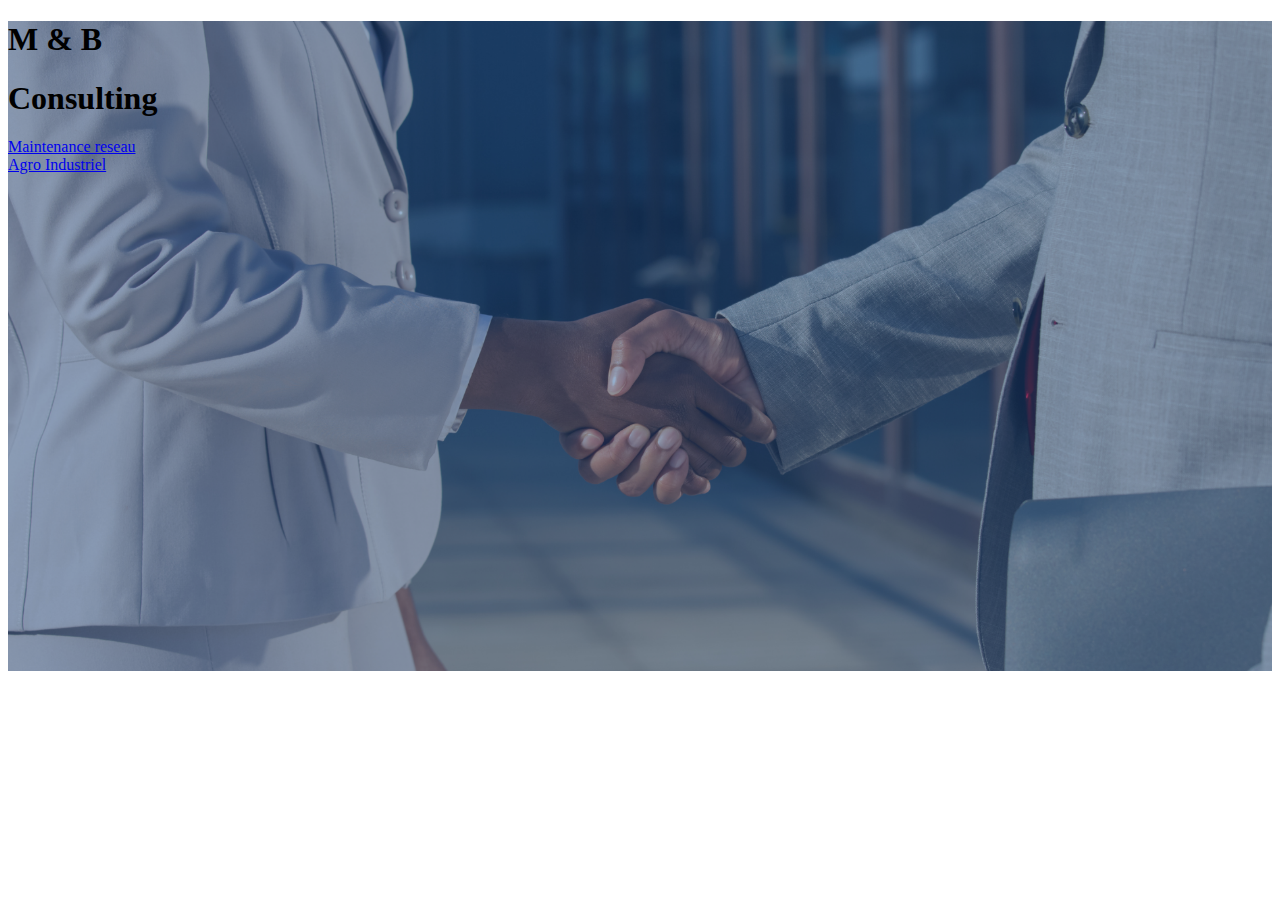
==== agro.html @ 7c720ad5 "version 1" ====
<!DOCTYPE html>
<html lang="en">
<head>
    <meta charset="UTF-8">
    <meta name="viewport" content="width=device-width, initial-scale=1.0">
    <title>Document</title>
</head>
<body>
    <div class="container-fluid image" style="height: 650px; background-image: url(images/4.png) !important; background-color:rgba(0, 0, 0, 0.2) ; background-size: 100% !important;">
        
        <div class="row pt-5">
            <div class="col-12">
                <h1 class="titre">M & B</h1>
            </div>
            <div class="col-12">
                <h1 class="titre1"> Consulting </h1>
            </div>
        </div>

        <div class="row">
            <div class="col-md-6 d-flex justify-content-center mt-5">
                <a  href="tech.html" class="btn tech text-light btn-lg ">Maintenance reseau</a>
            </div>
            <div class="col-md-6 d-flex justify-content-center mt-5">
                <a  href="agro.html" class="btn agro text-light  btn-lg">Agro Industriel</a>
            </div>
        </div>
    </div>
    <script src="js/bootstrap.bundle.min.js"></script>
</body>
</html>
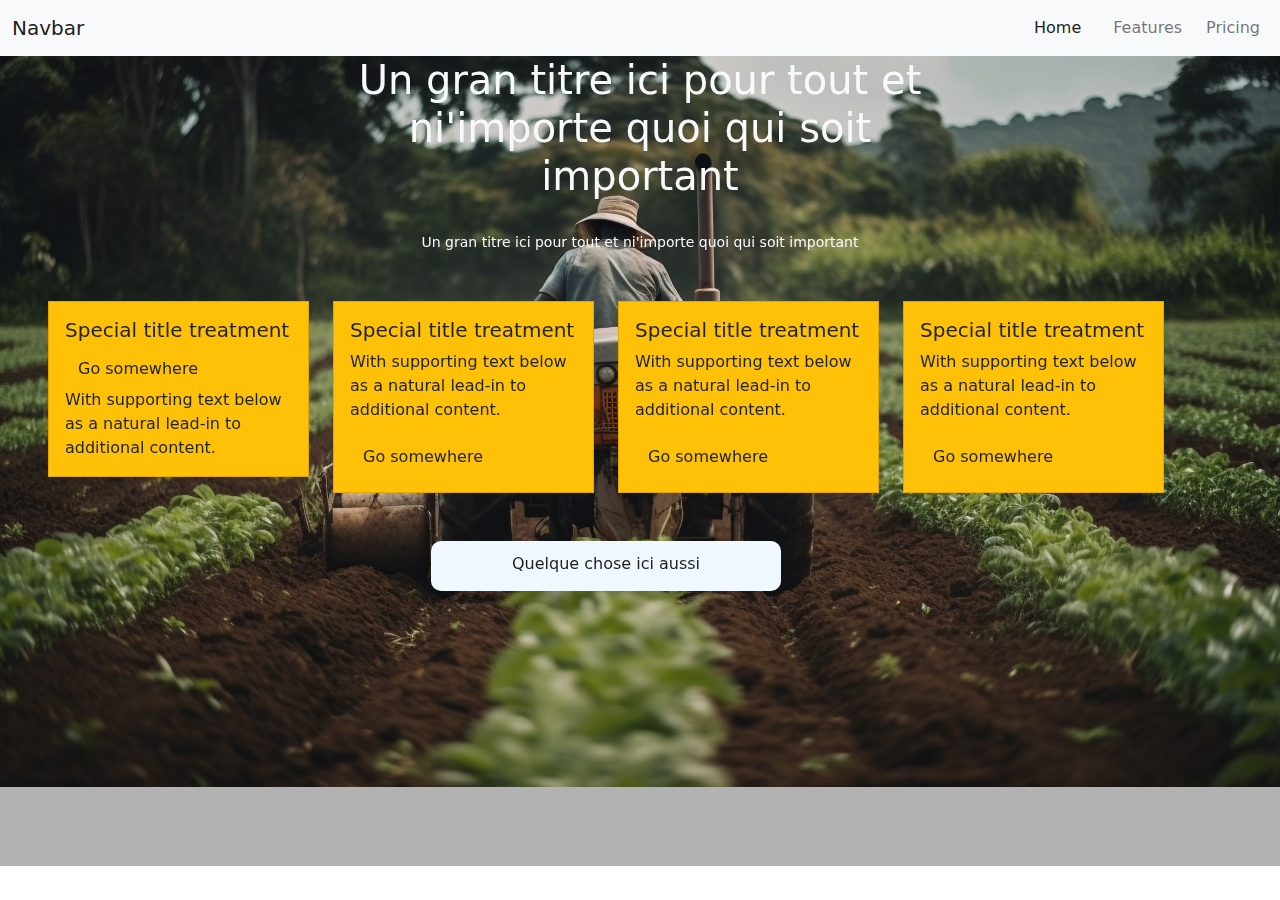
==== commit e0b908ed: "test agro" ====
--- a/agro.html
+++ b/agro.html
@@ -1,30 +1,88 @@
 <!DOCTYPE html>
 <html lang="en">
-<head>
-    <meta charset="UTF-8">
-    <meta name="viewport" content="width=device-width, initial-scale=1.0">
-    <title>Document</title>
-</head>
+    <head>
+        <meta charset="UTF-8">
+        <meta name="viewport" content="width=device-width, initial-scale=1.0">
+        <title>Document</title>
+        <link rel="stylesheet" href="css/bootstrap.min.css">
+        <link rel="stylesheet" href="css/agro.css">
+    </head>
 <body>
-    <div class="container-fluid image" style="height: 650px; background-image: url(images/4.png) !important; background-color:rgba(0, 0, 0, 0.2) ; background-size: 100% !important;">
+    <nav class="navbar navbar-expand-lg navbar-light bg-light">
+        <div class="container-fluid">
+          <a class="navbar-brand" href="#">Navbar</a>
+          <button class="navbar-toggler" type="button" data-bs-toggle="collapse" data-bs-target="#navbarNav" aria-controls="navbarNav" aria-expanded="false" aria-label="Toggle navigation">
+            <span class="navbar-toggler-icon"></span>
+          </button>
+          <div class="collapse navbar-collapse d-flex justify-content-end" id="navbarNav">
+            <ul class="navbar-nav">
+              <li class="nav-item px-2">
+                <a class="nav-link active" aria-current="page" href="#">Home</a>
+              </li>
+              <li class="nav-item px-2">
+                <a class="nav-link" href="#">Features</a>
+              </li>
+              <li class="nav-item">
+                <a class="nav-link" href="#">Pricing</a>
+              </li>
+            </ul>
+          </div>
+        </div>
+    </nav>
+
+    <div class="container-fluid acceuil" style="flex-direction : column; position:  fixed ; height : 90vh; background-image : url(images/6.jpg) !important; background-color:rgba(0, 0, 0, 0.3) ; background-size: 100% !important; background-repeat: no-repeat !important;">
+        <div class="row text-light w-50 m-auto text-center">
+            <h1>Un gran titre ici pour tout et ni'importe quoi qui soit important</h1>
+        </div>
+
+        <div class="row text-light w-50 m-auto text-center">
+            <small class="my-4">Un gran titre ici pour tout et ni'importe quoi qui soit important</small>
+        </div>
         
-        <div class="row pt-5">
-            <div class="col-12">
-                <h1 class="titre">M & B</h1>
+        <div class="container m-4">
+            <div class="row">
+                <div class="col-md-3 ">
+                  <div class="card bg-warning arrondi">
+                    <div class="card-body">
+                      <h5 class="card-title">Special title treatment</h5>
+                      <a href="#" class="btn">Go somewhere</a>
+                      <p class="card-text">With supporting text below as a natural lead-in to additional content.</p>
+                    </div>
+                  </div>
+                </div>
+                <div class="col-md-3 ">
+                  <div class="card bg-warning arrondi">
+                    <div class="card-body">
+                      <h5 class="card-title">Special title treatment</h5>
+                      <p class="card-text">With supporting text below as a natural lead-in to additional content.</p>
+                      <a href="#" class="btn">Go somewhere</a>
+                    </div>
+                  </div>
+                </div>
+                <div class="col-md-3 ">
+                  <div class="card bg-warning arrondi">
+                    <div class="card-body">
+                      <h5 class="card-title">Special title treatment</h5>
+                      <p class="card-text">With supporting text below as a natural lead-in to additional content.</p>
+                      <a href="#" class="btn">Go somewhere</a>
+                    </div>
+                  </div>
+                </div>
+                <div class="col-md-3 ">
+                  <div class="card bg-warning arrondi">
+                    <div class="card-body">
+                      <h5 class="card-title">Special title treatment</h5>
+                      <p class="card-text">With supporting text below as a natural lead-in to additional content.</p>
+                      <a href="#" class="btn">Go somewhere</a>
+                    </div>
+                  </div>
+                </div>
             </div>
-            <div class="col-12">
-                <h1 class="titre1"> Consulting </h1>
+            <div class="row text-light w-50 m-auto p-5">
+                <a class="button_large btn m-auto" href="">Quelque chose ici aussi</a>
             </div>
         </div>
-
-        <div class="row">
-            <div class="col-md-6 d-flex justify-content-center mt-5">
-                <a  href="tech.html" class="btn tech text-light btn-lg ">Maintenance reseau</a>
-            </div>
-            <div class="col-md-6 d-flex justify-content-center mt-5">
-                <a  href="agro.html" class="btn agro text-light  btn-lg">Agro Industriel</a>
-            </div>
-        </div>
+        
     </div>
     <script src="js/bootstrap.bundle.min.js"></script>
 </body>
--- a/css/agro.css
+++ b/css/agro.css
@@ -0,0 +1,56 @@
+body{
+    background-image: url("images/1.jpg") !important;
+    background-repeat: no-repeat;
+    background-size: 100%;
+}
+
+.tech{
+    background-color: #1F5194;
+    border-radius: 50px;
+    font-family: Times;
+}
+
+.agro{
+    background-color: #3E0D52;
+    border-radius: 50px;
+    font-family: Times;
+}
+
+/* .les_boutons{
+    margin-top: % !important;
+} */
+
+.titre{
+    margin-left: 40% !important;
+    font-size: 85px !important;
+    font-weight: bolder;
+    /* align-items: center; */
+    color: aliceblue ;
+    /* padding: 5%; */
+}
+
+.titre1{
+    margin-left: 40% !important;
+    font-size: 85px !important;
+    font-weight: bolder;
+    margin-left: 33% !important;
+    color: aliceblue ;
+}
+
+.arrondi{
+    border-radius: 0px;
+}
+
+.button_large{
+    background-color: aliceblue;
+    color: #1d1d1d;
+    max-width: 350px;
+    border-radius: 10px;
+    text-decoration: none;
+    height: 50px;
+    padding: 10px 5px 10px;
+}
+
+.card-text :hover{
+    display: block;
+}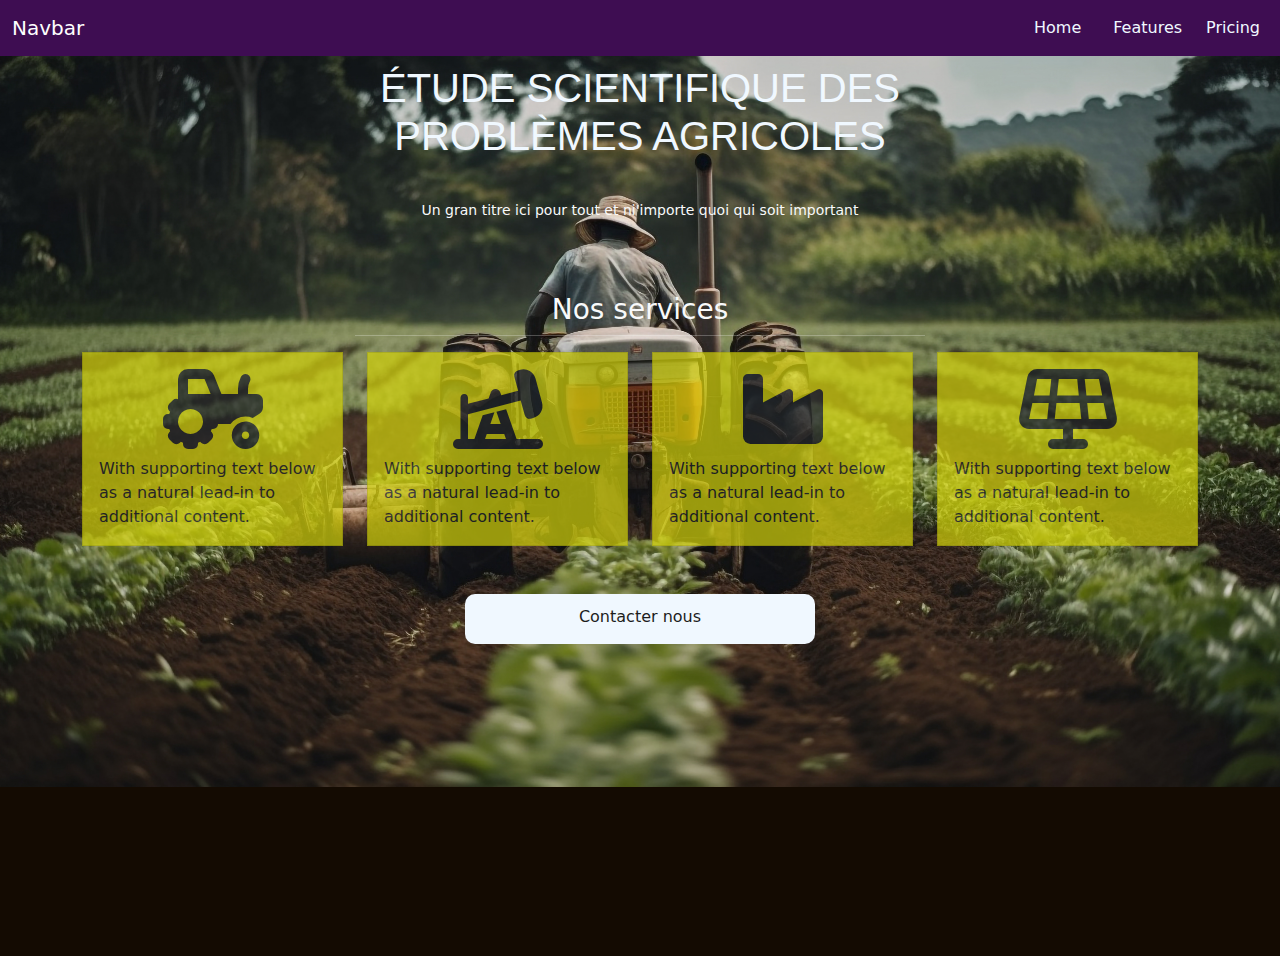
==== commit 81154117: "mise a jour" ====
--- a/agro.html
+++ b/agro.html
@@ -6,11 +6,13 @@
         <title>Document</title>
         <link rel="stylesheet" href="css/bootstrap.min.css">
         <link rel="stylesheet" href="css/agro.css">
+        <link rel="stylesheet" href="https://cdnjs.cloudflare.com/ajax/libs/font-awesome/6.4.2/css/all.min.css"> 
     </head>
 <body>
-    <nav class="navbar navbar-expand-lg navbar-light bg-light">
+
+    <nav class="navbar navbar-expand-lg  agro_nav">
         <div class="container-fluid">
-          <a class="navbar-brand" href="#">Navbar</a>
+          <a class="navbar-brand text-white" href="#">Navbar</a>
           <button class="navbar-toggler" type="button" data-bs-toggle="collapse" data-bs-target="#navbarNav" aria-controls="navbarNav" aria-expanded="false" aria-label="Toggle navigation">
             <span class="navbar-toggler-icon"></span>
           </button>
@@ -30,57 +32,59 @@
         </div>
     </nav>
 
-    <div class="container-fluid acceuil" style="flex-direction : column; position:  fixed ; height : 90vh; background-image : url(images/6.jpg) !important; background-color:rgba(0, 0, 0, 0.3) ; background-size: 100% !important; background-repeat: no-repeat !important;">
-        <div class="row text-light w-50 m-auto text-center">
-            <h1>Un gran titre ici pour tout et ni'importe quoi qui soit important</h1>
+    <div class="container-fluid acceuil" style="flex-direction : column; position:  relative ; height : 100vh; background-image : url(images/6.jpg) !important; background-color:rgba(0, 0, 0, 0.3) ; background-size: 100% !important; background-repeat: no-repeat !important;">
+        <div class="row text-light w-50 m-auto text-center gig_title py-2">
+            <h1>Étude scientifique des problèmes Agricoles</h1>
         </div>
 
         <div class="row text-light w-50 m-auto text-center">
             <small class="my-4">Un gran titre ici pour tout et ni'importe quoi qui soit important</small>
         </div>
         
-        <div class="container m-4">
-            <div class="row">
-                <div class="col-md-3 ">
-                  <div class="card bg-warning arrondi">
+        <div class="container mx-auto">
+            <div class="row mt-5">
+              <h3 class="text-center text-light">Nos services</h3>
+              <hr class="text-white mx-auto w-50 border-4">
+            </div>
+            
+            <div class="row ours_services">
+                <div class="col-md-3">
+                  <div class="card service_item arrondi">
                     <div class="card-body">
-                      <h5 class="card-title">Special title treatment</h5>
-                      <a href="#" class="btn">Go somewhere</a>
+                      <h5 class="card-title text-center"><i class="fa-solid fa-tractor icone"></i></h5>
                       <p class="card-text">With supporting text below as a natural lead-in to additional content.</p>
                     </div>
                   </div>
                 </div>
                 <div class="col-md-3 ">
-                  <div class="card bg-warning arrondi">
+                  <div class="card service_item arrondi">
                     <div class="card-body">
-                      <h5 class="card-title">Special title treatment</h5>
+                      <h5 class="card-title text-center"><i class="fa-solid fa-oil-well icone"></i></h5>
                       <p class="card-text">With supporting text below as a natural lead-in to additional content.</p>
-                      <a href="#" class="btn">Go somewhere</a>
                     </div>
                   </div>
                 </div>
                 <div class="col-md-3 ">
-                  <div class="card bg-warning arrondi">
+                  <div class="card service_item arrondi">
                     <div class="card-body">
-                      <h5 class="card-title">Special title treatment</h5>
+                      <h5 class="card-title text-center"><i class="fa-solid fa-industry icone"></i></h5>
                       <p class="card-text">With supporting text below as a natural lead-in to additional content.</p>
-                      <a href="#" class="btn">Go somewhere</a>
                     </div>
                   </div>
                 </div>
                 <div class="col-md-3 ">
-                  <div class="card bg-warning arrondi">
+                  <div class="card service_item arrondi">
                     <div class="card-body">
-                      <h5 class="card-title">Special title treatment</h5>
+                      <h5 class="card-title text-center "><i class="fa-solid fa-solar-panel icone"></i></h5>
                       <p class="card-text">With supporting text below as a natural lead-in to additional content.</p>
-                      <a href="#" class="btn">Go somewhere</a>
                     </div>
                   </div>
                 </div>
+                <div class="row text-light w-50 m-auto p-5">
+                  <a class="button_large btn m-auto" href="">Contacter nous</a>
+              </div>
             </div>
-            <div class="row text-light w-50 m-auto p-5">
-                <a class="button_large btn m-auto" href="">Quelque chose ici aussi</a>
-            </div>
+
         </div>
         
     </div>
--- a/css/agro.css
+++ b/css/agro.css
@@ -53,4 +53,33 @@
 
 .card-text :hover{
     display: block;
+}
+
+.agro_nav{
+    background-color: #3E0D52 !important;
+}
+
+.agro_nav ul li a{
+    color: aliceblue;
+    text-decoration: none;
+}
+
+.gig_title h1{
+    text-transform: uppercase;
+    color: aliceblue;
+    font-family: Verdana, Geneva, Tahoma, sans-serif;
+}
+
+body{
+    background-color: #1d1103;
+}
+
+.service_item{
+    opacity: 0.7;
+    background-color: rgb(211, 211, 11);
+}
+
+.icone{
+
+    font-size: 5rem;
 }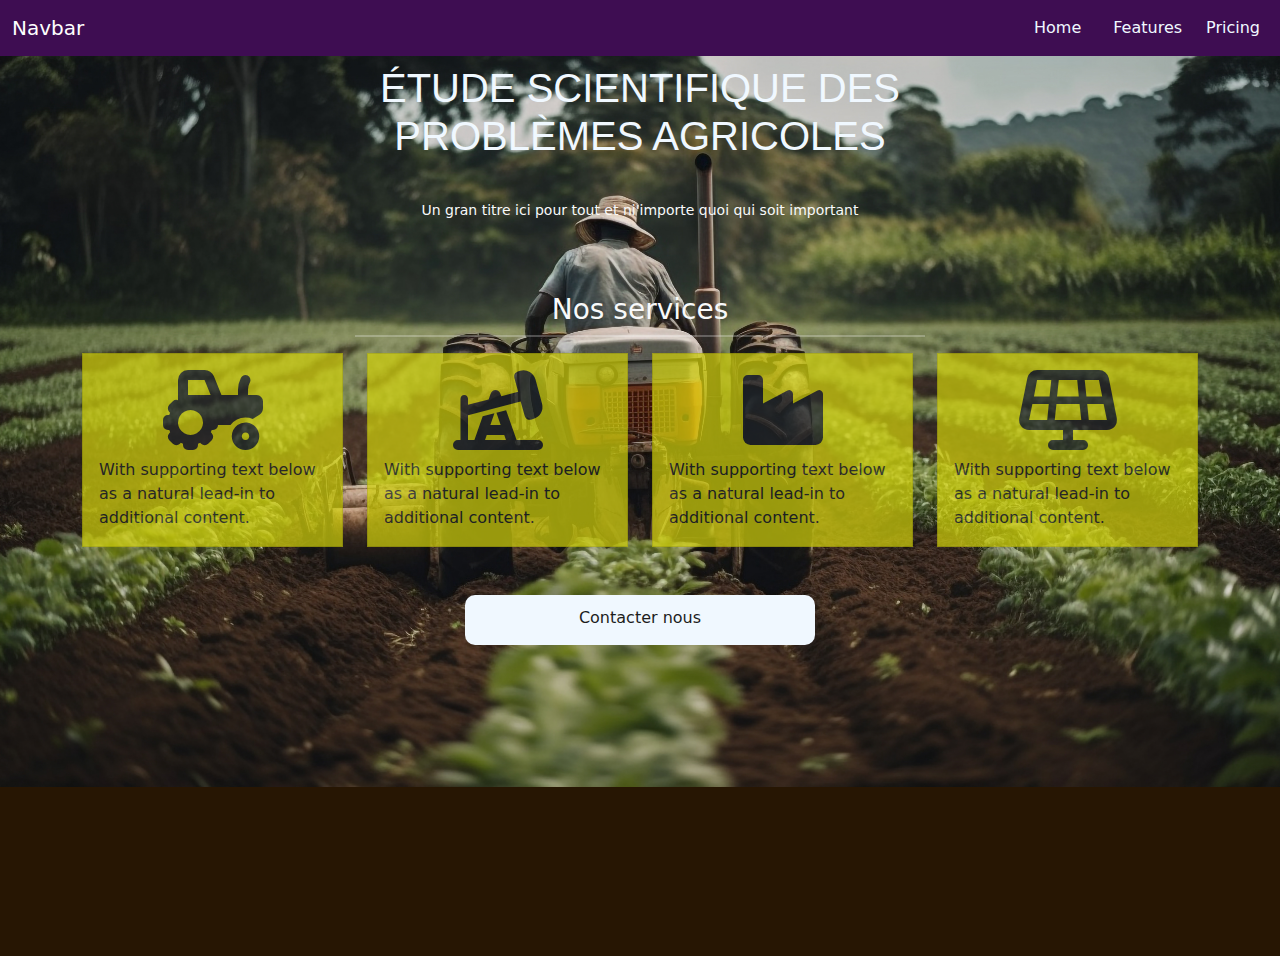
==== commit 15cfd7a8: "test" ====
--- a/agro.html
+++ b/agro.html
@@ -44,7 +44,7 @@
         <div class="container mx-auto">
             <div class="row mt-5">
               <h3 class="text-center text-light">Nos services</h3>
-              <hr class="text-white mx-auto w-50 border-4">
+              <hr class="text-white mx-auto w-50">
             </div>
             
             <div class="row ours_services">
--- a/css/agro.css
+++ b/css/agro.css
@@ -71,7 +71,7 @@
 }
 
 body{
-    background-color: #1d1103;
+    background-color: #382005;
 }
 
 .service_item{
@@ -79,6 +79,13 @@
     background-color: rgb(211, 211, 11);
 }
 
+hr{
+    z-index: 5;
+    color: aliceblue !important;
+    font-weight: bold;
+    border: 0.7px solid white !important;
+}
+
 .icone{
 
     font-size: 5rem;
